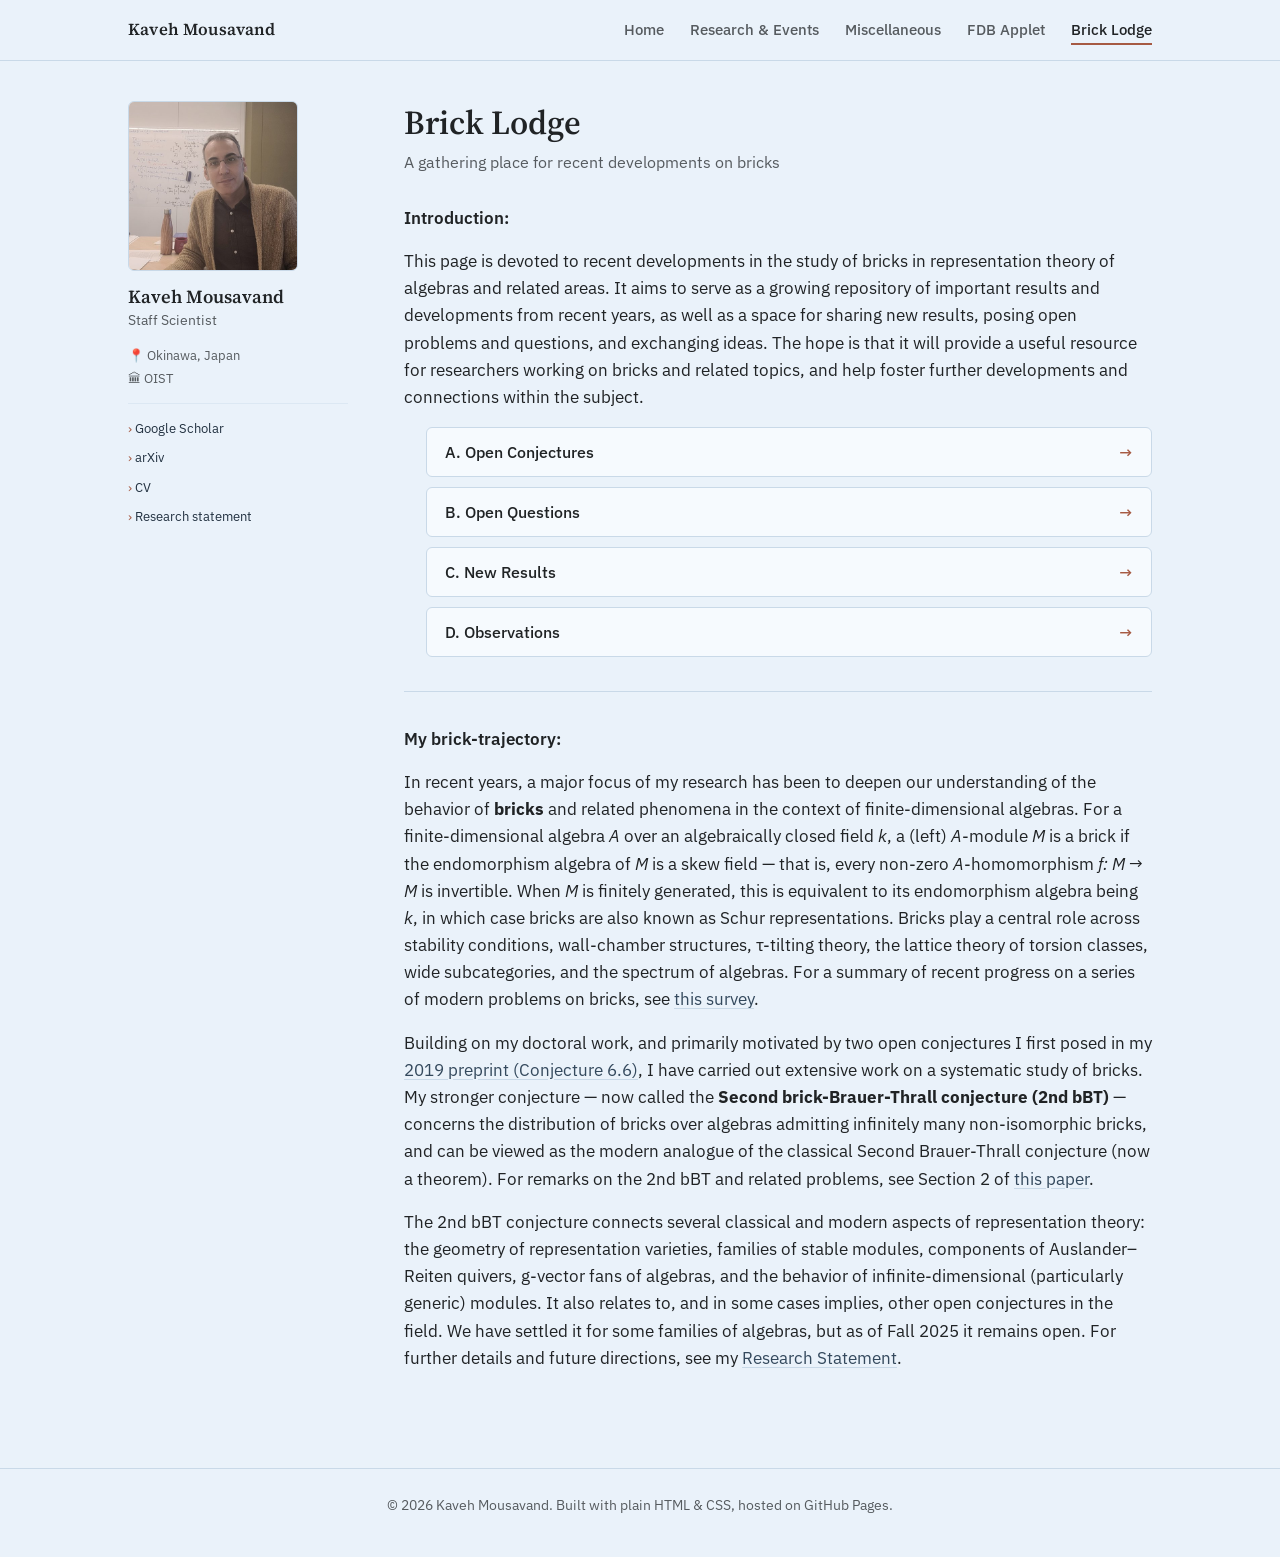
==== brick-lodge.html @ 04be0f39 "Add files via upload" ====
<!DOCTYPE html>
<html lang="en">
<head>
<meta charset="UTF-8">
<meta name="viewport" content="width=device-width, initial-scale=1.0">
<title>Brick Lodge — Kaveh Mousavand</title>
<link rel="icon" href="data:,">
<link rel="stylesheet" href="css/style.css">
</head>
<body>

<nav class="topnav">
  <div class="topnav-inner" id="topnav-inner">
    <a class="brand" href="index.html">Kaveh Mousavand</a>
    <button class="nav-toggle" id="nav-toggle" aria-label="Toggle navigation">Menu</button>
    <ul class="navlinks">
      <li><a href="index.html">Home</a></li>
      <li><a href="research.html">Research &amp; Events</a></li>
      <li><a href="misc.html">Miscellaneous</a></li>
      <li><a href="fdb-applet.html">FDB Applet</a></li>
      <li><a href="brick-lodge.html" class="active">Brick Lodge</a></li>
    </ul>
  </div>
</nav>

<div class="shell">
  <aside class="sidebar">
    <img class="avatar" src="assets/images/profile.jpg" alt="Kaveh Mousavand">
    <h2>Kaveh Mousavand</h2>
    <p class="role">Staff Scientist</p>
    <p class="loc">Okinawa, Japan</p>
    <p class="org">OIST</p>
    <ul class="sidebar-links">
      <li><a href="https://scholar.google.com/citations?user=8kGHQqMAAAAJ&hl=en" target="_blank" rel="noopener noreferrer">Google Scholar</a></li>
      <li><a href="https://arxiv.org/a/mousavand_k_1" target="_blank" rel="noopener noreferrer">arXiv</a></li>
      <li><a href="assets/docs/cv.pdf" target="_blank" rel="noopener noreferrer">CV</a></li>
      <li><a href="assets/docs/research-statement.pdf" target="_blank" rel="noopener noreferrer">Research statement</a></li>
    </ul>
  </aside>

  <main class="content">
    <h1>Brick Lodge</h1>
    <p class="subtitle">A gathering place for recent developments on bricks</p>

    <p class="section-label">Introduction:</p>
    <p>This page is devoted to recent developments in the study of bricks in representation theory of algebras and related areas. It aims to serve as a growing repository of important results and developments from recent years, as well as a space for sharing new results, posing open problems and questions, and exchanging ideas. The hope is that it will provide a useful resource for researchers working on bricks and related topics, and help foster further developments and connections within the subject.</p>

    <ul class="brick-list">
      <li><button type="button" class="brick-item" data-modal="conjectures">A. Open Conjectures</button></li>
      <li><button type="button" class="brick-item" data-modal="questions">B. Open Questions</button></li>
      <li><button type="button" class="brick-item" data-modal="results">C. New Results</button></li>
      <li><button type="button" class="brick-item" data-modal="observations">D. Observations</button></li>
    </ul>

    <hr class="divider">

    <p class="section-label">My brick-trajectory:</p>

    <p>In recent years, a major focus of my research has been to deepen our understanding of the behavior of <strong>bricks</strong> and related phenomena in the context of finite-dimensional algebras. For a finite-dimensional algebra <em>A</em> over an algebraically closed field <em>k</em>, a (left) <em>A</em>-module <em>M</em> is a brick if the endomorphism algebra of <em>M</em> is a skew field — that is, every non-zero <em>A</em>-homomorphism <em>f: M → M</em> is invertible. When <em>M</em> is finitely generated, this is equivalent to its endomorphism algebra being <em>k</em>, in which case bricks are also known as Schur representations. Bricks play a central role across stability conditions, wall-chamber structures, τ-tilting theory, the lattice theory of torsion classes, wide subcategories, and the spectrum of algebras. For a summary of recent progress on a series of modern problems on bricks, see <a href="https://arxiv.org/abs/2508.11789" target="_blank" rel="noopener noreferrer">this survey</a>.</p>

    <p>Building on my doctoral work, and primarily motivated by two open conjectures I first posed in my <a href="https://arxiv.org/abs/1910.02251" target="_blank" rel="noopener noreferrer">2019 preprint (Conjecture 6.6)</a>, I have carried out extensive work on a systematic study of bricks. My stronger conjecture — now called the <strong>Second brick-Brauer-Thrall conjecture (2nd bBT)</strong> — concerns the distribution of bricks over algebras admitting infinitely many non-isomorphic bricks, and can be viewed as the modern analogue of the classical Second Brauer-Thrall conjecture (now a theorem). For remarks on the 2nd bBT and related problems, see Section 2 of <a href="https://www.sciencedirect.com/science/article/abs/pii/S0021869325004995" target="_blank" rel="noopener noreferrer">this paper</a>.</p>

    <p>The 2nd bBT conjecture connects several classical and modern aspects of representation theory: the geometry of representation varieties, families of stable modules, components of Auslander–Reiten quivers, g-vector fans of algebras, and the behavior of infinite-dimensional (particularly generic) modules. It also relates to, and in some cases implies, other open conjectures in the field. We have settled it for some families of algebras, but as of Fall 2025 it remains open. For further details and future directions, see my <a href="assets/docs/research-statement.pdf" target="_blank" rel="noopener noreferrer">Research Statement</a>.</p>
  </main>
</div>

<div class="modal-overlay" id="modal-overlay">
  <div class="modal-box">
    <button type="button" class="modal-close" id="modal-close" aria-label="Close">&times;</button>
    <h3 id="modal-title"></h3>
    <div id="modal-body"></div>
  </div>
</div>

<footer class="site-footer">
  © 2026 Kaveh Mousavand. Built with plain HTML &amp; CSS, hosted on GitHub Pages.
</footer>

<script>
document.getElementById('nav-toggle').addEventListener('click', function() {
  document.getElementById('topnav-inner').classList.toggle('open');
});

// Brick Lodge popups. To add content later, just edit the "body" string
// for the relevant key below — no other changes needed.
const brickLodgeContent = {
  conjectures: {
    title: "A. Open Conjectures",
    body: "<p>Content coming soon.</p>"
  },
  questions: {
    title: "B. Open Questions",
    body: "<p>Content coming soon.</p>"
  },
  results: {
    title: "C. New Results",
    body: "<p>Content coming soon.</p>"
  },
  observations: {
    title: "D. Observations",
    body: "<p>Content coming soon.</p>"
  }
};

const modalOverlay = document.getElementById('modal-overlay');
const modalTitle = document.getElementById('modal-title');
const modalBody = document.getElementById('modal-body');

document.querySelectorAll('.brick-item').forEach(function(btn) {
  btn.addEventListener('click', function() {
    const key = btn.getAttribute('data-modal');
    const entry = brickLodgeContent[key];
    if (!entry) return;
    modalTitle.textContent = entry.title;
    modalBody.innerHTML = entry.body;
    modalOverlay.classList.add('open');
  });
});

function closeBrickModal() {
  modalOverlay.classList.remove('open');
}
document.getElementById('modal-close').addEventListener('click', closeBrickModal);
modalOverlay.addEventListener('click', function(e) {
  if (e.target === modalOverlay) closeBrickModal();
});
document.addEventListener('keydown', function(e) {
  if (e.key === 'Escape') closeBrickModal();
});
</script>
</body>
</html>
---- css/style.css ----
/* ------------------------------------------------------------------
   Kaveh Mousavand — academic site
   Palette:  paper (light blue) #EAF2FA | ink #202325 | slate #34495D | brick #A65A43
   Type:     "Source Serif 4" (display) + "IBM Plex Sans" (body/UI)
   ------------------------------------------------------------------ */

@import url('https://fonts.googleapis.com/css2?family=Source+Serif+4:opsz,wght@8..60,400;8..60,500;8..60,600;8..60,700&family=IBM+Plex+Sans:wght@400;500;600&family=IBM+Plex+Mono:wght@400;500&display=swap');

:root {
  --paper: #EAF2FA;
  --paper-raised: #F6FAFE;
  --ink: #202325;
  --ink-soft: #565B5F;
  --slate: #34495D;
  --slate-deep: #223140;
  --brick: #A65A43;
  --rule: #C9D9E8;
  --rule-soft: #DCE8F3;
  --max-w: 760px;
}

* { box-sizing: border-box; }

html { scroll-behavior: smooth; }

body {
  margin: 0;
  background: var(--paper);
  color: var(--ink);
  font-family: "IBM Plex Sans", -apple-system, BlinkMacSystemFont, sans-serif;
  font-size: 17px;
  line-height: 1.6;
  -webkit-font-smoothing: antialiased;
}

/* Clean, non-stretched text wrapping: balance headings, avoid ragged/orphan
   line breaks in body copy, and never justify (justify is what stretches
   text unnecessarily). */
p, li, .lede, .quote-block, .coauthors, .ev-meta, blockquote {
  text-wrap: pretty;
  text-align: left;
  overflow-wrap: break-word;
  hyphens: auto;
}
h1, h2, h3, h4, .subtitle, .ev-title {
  text-wrap: balance;
}

a {
  color: var(--slate);
  text-decoration-color: var(--rule);
  text-underline-offset: 3px;
}
a:hover { color: var(--brick); text-decoration-color: var(--brick); }

h1, h2, h3, h4 {
  font-family: "Source Serif 4", Georgia, serif;
  font-weight: 600;
  color: var(--ink);
  line-height: 1.25;
}

/* ---------- Top nav ---------- */
.topnav {
  border-bottom: 1px solid var(--rule);
  background: var(--paper);
  position: sticky;
  top: 0;
  z-index: 20;
}
.topnav-inner {
  max-width: 1080px;
  margin: 0 auto;
  padding: 0 28px;
  display: flex;
  align-items: center;
  justify-content: space-between;
  height: 60px;
}
.brand {
  font-family: "Source Serif 4", serif;
  font-weight: 600;
  font-size: 1.05rem;
  color: var(--ink);
  text-decoration: none;
  letter-spacing: 0.01em;
}
.brand:hover { color: var(--slate); }
.navlinks {
  display: flex;
  gap: 26px;
  list-style: none;
  margin: 0;
  padding: 0;
}
.navlinks a {
  color: var(--ink-soft);
  text-decoration: none;
  font-size: 0.94rem;
  font-weight: 500;
  padding: 4px 0;
  border-bottom: 2px solid transparent;
}
.navlinks a:hover,
.navlinks a.active {
  color: var(--ink);
  border-bottom-color: var(--brick);
}
.nav-toggle { display: none; }

/* ---------- Page shell: sidebar + content ---------- */
.shell {
  max-width: 1080px;
  margin: 0 auto;
  padding: 40px 28px 80px;
  display: grid;
  grid-template-columns: 220px 1fr;
  gap: 56px;
  align-items: start;
}

/* ---------- Sidebar (Enomoto-style: small photo top-left, stacked meta/links) ---------- */
.sidebar {
  position: sticky;
  top: 84px;
  text-align: left;
}
.sidebar img.avatar {
  width: 25vw;
  max-width: 170px;
  min-width: 64px;
  aspect-ratio: 1 / 1;
  object-fit: cover;
  border-radius: 6px;
  border: 1px solid var(--rule);
  display: block;
  margin: 0 0 14px;
}
.sidebar h2 {
  font-size: 1.15rem;
  margin: 0 0 3px;
}
.sidebar .role {
  font-size: 0.88rem;
  color: var(--ink-soft);
  margin: 0 0 14px;
  line-height: 1.4;
}
.sidebar .loc {
  font-size: 0.82rem;
  color: var(--ink-soft);
  margin: 0 0 2px;
}
.sidebar .loc::before { content: "📍 "; }
.sidebar .org {
  font-size: 0.82rem;
  color: var(--ink-soft);
  margin: 0 0 14px;
}
.sidebar .org::before { content: "🏛 "; }

.sidebar-links {
  list-style: none;
  margin: 0 0 20px;
  padding: 14px 0 0;
  border-top: 1px solid var(--rule-soft);
}
.sidebar-links li { margin-bottom: 8px; font-size: 0.84rem; }
.sidebar-links a {
  text-decoration: none;
  color: var(--slate-deep);
}
.sidebar-links a:hover { color: var(--brick); }
.sidebar-links a::before {
  content: "› ";
  color: var(--brick);
}

/* ---------- Content ---------- */
.content { max-width: var(--max-w); }
.content h1 {
  font-size: 2.1rem;
  margin: 0 0 6px;
}
.content .subtitle {
  color: var(--ink-soft);
  font-size: 1.02rem;
  margin: 0 0 30px;
}
.content h2 {
  font-size: 1.32rem;
  margin: 40px 0 14px;
  padding-bottom: 8px;
  border-bottom: 1px solid var(--rule);
}
.content h3 {
  font-size: 1.08rem;
  margin: 26px 0 10px;
}
.content p { margin: 0 0 16px; }
.content ul, .content ol { margin: 0 0 18px; padding-left: 22px; }
.content li { margin-bottom: 6px; }

.lede {
  font-family: "Source Serif 4", serif;
  font-size: 1.12rem;
  line-height: 1.7;
  color: var(--ink);
}

.pub-list { list-style: none; padding: 0; margin: 0 0 20px; counter-reset: pub; }
.pub-list li {
  counter-increment: pub;
  padding: 12px 0 12px 40px;
  border-bottom: 1px solid var(--rule-soft);
  position: relative;
  font-size: 0.97rem;
}
.pub-list li::before {
  content: counter(pub) ".";
  position: absolute;
  left: 0;
  top: 12px;
  color: var(--brick);
  font-family: "IBM Plex Mono", monospace;
  font-size: 0.85rem;
}
.pub-list .coauthors { color: var(--ink-soft); font-size: 0.9rem; }

.event-list { list-style: none; padding: 0; margin: 0 0 10px; }
.event-list li {
  padding: 12px 0;
  border-bottom: 1px solid var(--rule-soft);
}
.event-list .ev-title { font-weight: 500; color: var(--ink); }
.event-list .ev-meta { color: var(--ink-soft); font-size: 0.9rem; display: block; margin-top: 2px; }

.quote-block {
  border-left: 3px solid var(--brick);
  padding: 4px 0 4px 20px;
  margin: 22px 0;
  font-family: "Source Serif 4", serif;
  font-style: italic;
  color: var(--ink-soft);
  font-size: 1.02rem;
  line-height: 1.7;
}

.section-label {
  font-weight: 600;
  font-size: 1.05rem;
  color: var(--ink);
  margin: 0 0 10px;
}

.divider {
  border: none;
  border-top: 1px solid var(--rule);
  margin: 34px 0;
}

/* ---------- Brick Lodge: clickable topic list + popups ---------- */
.brick-list {
  list-style: none;
  margin: 0 0 20px;
  padding: 0;
}
.brick-list li { margin-bottom: 10px; }
.brick-item {
  display: flex;
  align-items: center;
  justify-content: space-between;
  width: 100%;
  text-align: left;
  background: var(--paper-raised);
  border: 1px solid var(--rule);
  border-radius: 6px;
  padding: 14px 18px;
  font-family: "IBM Plex Sans", sans-serif;
  font-size: 0.98rem;
  font-weight: 500;
  color: var(--ink);
  cursor: pointer;
  transition: border-color 0.15s ease, background 0.15s ease;
}
.brick-item:hover {
  border-color: var(--brick);
  background: var(--rule-soft);
}
.brick-item::after {
  content: "→";
  color: var(--brick);
  font-size: 1rem;
  margin-left: 12px;
}

.modal-overlay {
  display: none;
  position: fixed;
  inset: 0;
  background: rgba(20, 30, 40, 0.45);
  z-index: 100;
  align-items: center;
  justify-content: center;
  padding: 20px;
}
.modal-overlay.open {
  display: flex;
}
.modal-box {
  background: var(--paper-raised);
  border-radius: 8px;
  max-width: 560px;
  width: 100%;
  max-height: 80vh;
  overflow-y: auto;
  padding: 28px 30px;
  position: relative;
  box-shadow: 0 12px 40px rgba(20, 30, 40, 0.25);
}
.modal-close {
  position: absolute;
  top: 14px;
  right: 16px;
  background: none;
  border: none;
  font-size: 1.4rem;
  line-height: 1;
  color: var(--ink-soft);
  cursor: pointer;
  padding: 4px;
}
.modal-close:hover { color: var(--brick); }
.modal-box h3 {
  font-size: 1.2rem;
  margin: 0 0 14px;
  padding-right: 24px;
}
.modal-box p:last-child { margin-bottom: 0; }

.card {
  background: var(--paper-raised);
  border: 1px solid var(--rule);
  border-radius: 6px;
  padding: 22px 24px;
  margin: 24px 0;
}

.link-grid { list-style: none; padding: 0; margin: 0 0 20px; }
.link-grid li { margin-bottom: 8px; }

.btn {
  display: inline-block;
  padding: 9px 18px;
  border: 1px solid var(--slate);
  border-radius: 4px;
  color: var(--slate-deep);
  text-decoration: none;
  font-size: 0.92rem;
  font-weight: 500;
  margin: 4px 10px 4px 0;
}
.btn:hover { background: var(--slate); color: #fff; }

pre, code {
  font-family: "IBM Plex Mono", monospace;
  font-size: 0.88rem;
}
pre {
  background: var(--slate-deep);
  color: #E7ECF1;
  padding: 16px 18px;
  border-radius: 6px;
  overflow-x: auto;
  margin: 0 0 18px;
}
code.inline {
  background: var(--rule-soft);
  padding: 1px 6px;
  border-radius: 3px;
}

.figure {
  margin: 24px 0;
  text-align: center;
}
.figure img {
  max-width: 100%;
  border: 1px solid var(--rule);
  border-radius: 4px;
}
.figure figcaption {
  font-size: 0.85rem;
  color: var(--ink-soft);
  margin-top: 8px;
}

footer.site-footer {
  border-top: 1px solid var(--rule);
  text-align: center;
  padding: 26px 20px 40px;
  color: var(--ink-soft);
  font-size: 0.85rem;
}

/* ---------- Responsive ---------- */
@media (max-width: 820px) {
  .shell { grid-template-columns: 1fr; }
  .sidebar { position: static; }
  .sidebar img.avatar { width: 25vw; max-width: 110px; min-width: 64px; margin-bottom: 12px; }
  .sidebar-links { margin-top: 6px; }
  .navlinks { display: none; }
  .nav-toggle {
    display: inline-block;
    background: none;
    border: 1px solid var(--rule);
    border-radius: 4px;
    padding: 6px 10px;
    font-size: 0.85rem;
    color: var(--ink);
    cursor: pointer;
  }
  .topnav-inner.open .navlinks {
    display: flex;
    flex-direction: column;
    position: absolute;
    top: 60px;
    left: 0;
    right: 0;
    background: var(--paper);
    border-bottom: 1px solid var(--rule);
    padding: 16px 28px;
    gap: 14px;
  }
}
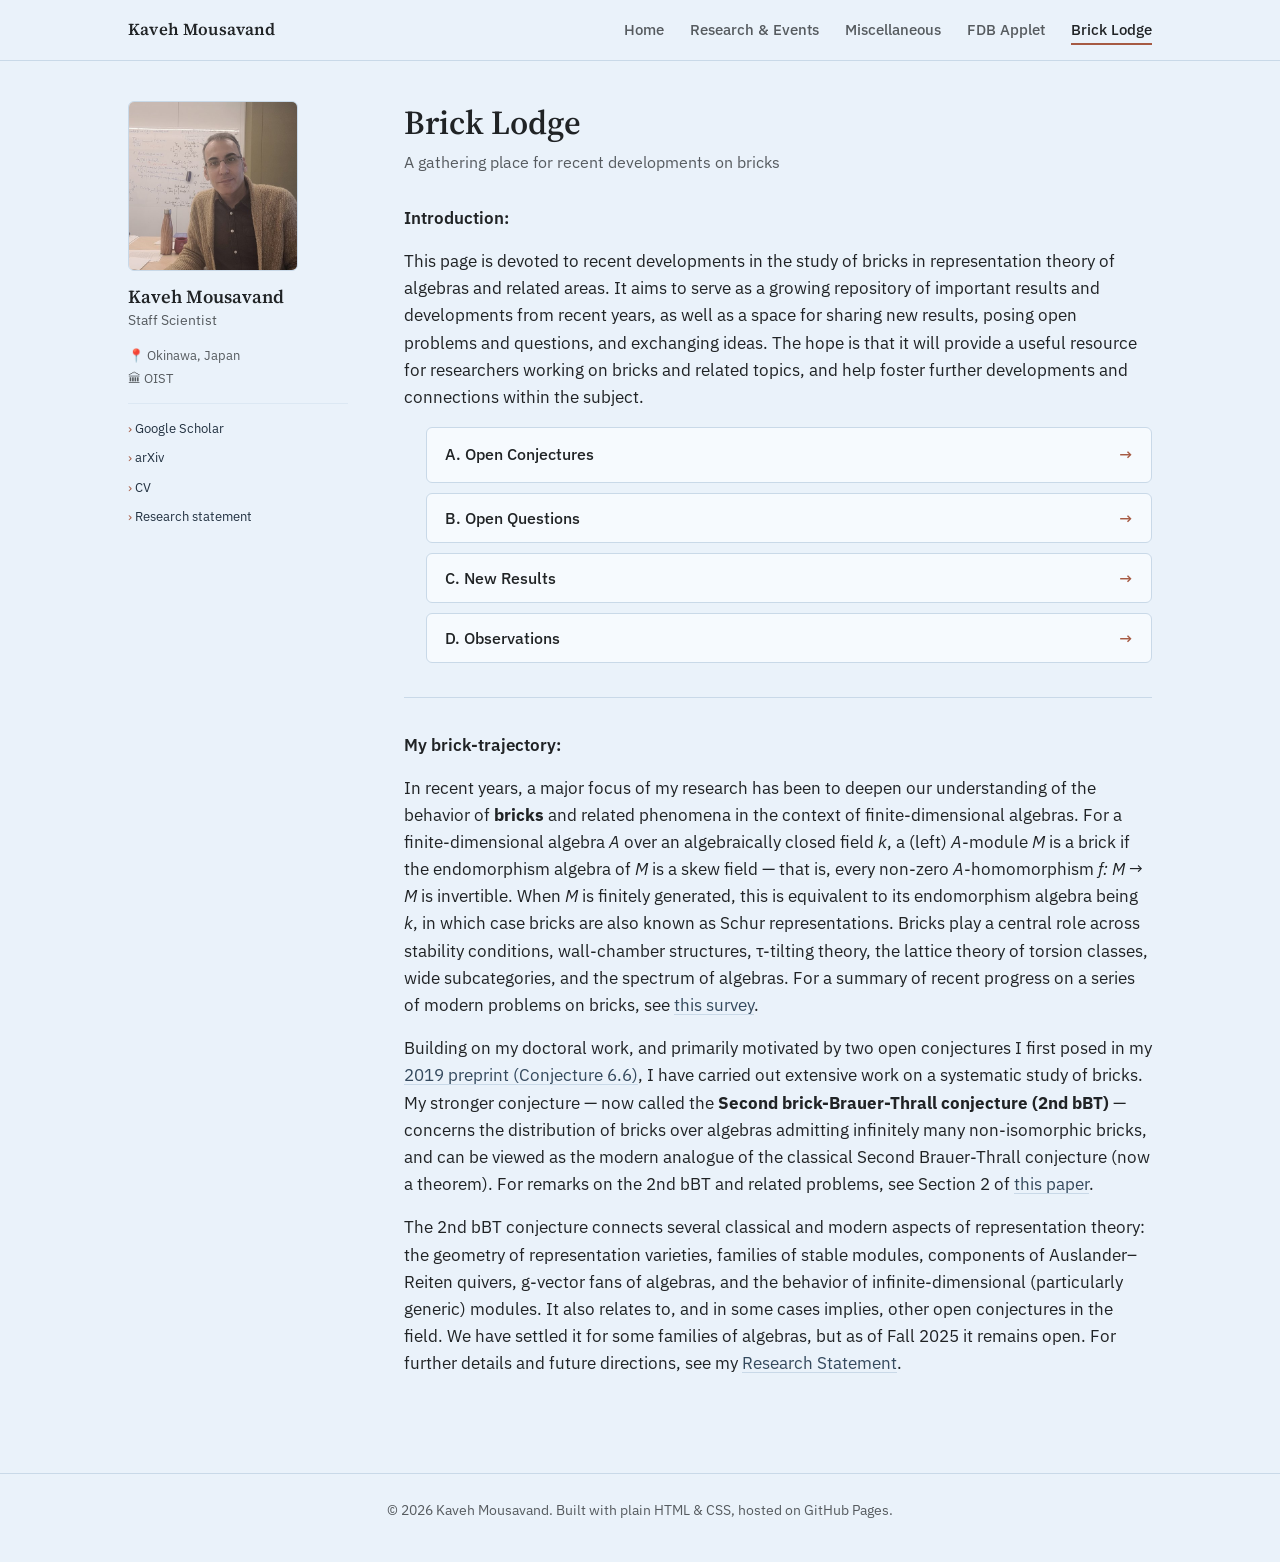
==== commit af000dc7: "Add files via upload" ====
--- a/brick-lodge.html
+++ b/brick-lodge.html
@@ -46,7 +46,7 @@
     <p>This page is devoted to recent developments in the study of bricks in representation theory of algebras and related areas. It aims to serve as a growing repository of important results and developments from recent years, as well as a space for sharing new results, posing open problems and questions, and exchanging ideas. The hope is that it will provide a useful resource for researchers working on bricks and related topics, and help foster further developments and connections within the subject.</p>
 
     <ul class="brick-list">
-      <li><button type="button" class="brick-item" data-modal="conjectures">A. Open Conjectures</button></li>
+      <li><a class="brick-item" href="open-conjectures.html" target="_blank" rel="noopener noreferrer">A. Open Conjectures</a></li>
       <li><button type="button" class="brick-item" data-modal="questions">B. Open Questions</button></li>
       <li><button type="button" class="brick-item" data-modal="results">C. New Results</button></li>
       <li><button type="button" class="brick-item" data-modal="observations">D. Observations</button></li>
@@ -65,7 +65,7 @@
 </div>
 
 <div class="modal-overlay" id="modal-overlay">
-  <div class="modal-box">
+  <div class="modal-box" id="modal-box">
     <button type="button" class="modal-close" id="modal-close" aria-label="Close">&times;</button>
     <h3 id="modal-title"></h3>
     <div id="modal-body"></div>
@@ -81,13 +81,10 @@
   document.getElementById('topnav-inner').classList.toggle('open');
 });
 
-// Brick Lodge popups. To add content later, just edit the "body" string
-// for the relevant key below — no other changes needed.
+// Brick Lodge popups for B/C/D. "A. Open Conjectures" is now its own page
+// (open-conjectures.html). To add content later, just edit the "body"
+// string for the relevant key below.
 const brickLodgeContent = {
-  conjectures: {
-    title: "A. Open Conjectures",
-    body: "<p>Content coming soon.</p>"
-  },
   questions: {
     title: "B. Open Questions",
     body: "<p>Content coming soon.</p>"
@@ -106,7 +103,7 @@
 const modalTitle = document.getElementById('modal-title');
 const modalBody = document.getElementById('modal-body');
 
-document.querySelectorAll('.brick-item').forEach(function(btn) {
+document.querySelectorAll('.brick-item[data-modal]').forEach(function(btn) {
   btn.addEventListener('click', function() {
     const key = btn.getAttribute('data-modal');
     const entry = brickLodgeContent[key];
--- a/css/style.css
+++ b/css/style.css
@@ -272,6 +272,7 @@
   justify-content: space-between;
   width: 100%;
   text-align: left;
+  text-decoration: none;
   background: var(--paper-raised);
   border: 1px solid var(--rule);
   border-radius: 6px;
@@ -337,6 +338,116 @@
   padding-right: 24px;
 }
 .modal-box p:last-child { margin-bottom: 0; }
+.modal-box.wide {
+  max-width: 820px;
+}
+
+.conjectures-intro {
+  font-size: 0.96rem;
+  color: var(--ink-soft);
+  margin: 0 0 28px;
+  max-width: var(--max-w);
+}
+
+.conjecture-card {
+  background: var(--paper-raised);
+  border: 1px solid var(--rule);
+  border-radius: 8px;
+  padding: 22px 26px;
+  margin: 0 0 22px;
+}
+.conjecture-card h3 {
+  font-size: 1.1rem;
+  margin: 0 0 8px;
+}
+.conjecture-meta {
+  font-size: 0.85rem;
+  color: var(--ink-soft);
+  margin: 0 0 12px;
+}
+.conjecture-meta a { white-space: nowrap; }
+.conjecture-setting {
+  font-size: 0.94rem;
+  margin: 0 0 10px;
+}
+.conjecture-statement {
+  background: var(--rule-soft);
+  border-left: 3px solid var(--slate);
+  padding: 12px 16px;
+  margin: 0 0 14px;
+  font-size: 0.96rem;
+  font-weight: 700;
+  color: var(--ink);
+}
+
+.info-toggle {
+  display: inline-flex;
+  align-items: center;
+  gap: 6px;
+  background: none;
+  border: 1px solid var(--slate);
+  border-radius: 4px;
+  color: var(--slate-deep);
+  font-size: 0.85rem;
+  font-weight: 500;
+  padding: 6px 13px;
+  cursor: pointer;
+  font-family: "IBM Plex Sans", sans-serif;
+}
+.info-toggle:hover { background: var(--slate); color: #fff; }
+.info-toggle .chev { transition: transform 0.15s ease; font-size: 0.75rem; }
+.info-toggle[aria-expanded="true"] .chev { transform: rotate(180deg); }
+
+.info-panel {
+  margin-top: 16px;
+  padding-top: 16px;
+  border-top: 1px solid var(--rule);
+  font-size: 0.94rem;
+}
+.info-panel[hidden] { display: none; }
+.info-panel p { margin: 0 0 12px; }
+.info-panel p:last-of-type { margin-bottom: 12px; }
+
+.topic-list {
+  list-style: none;
+  padding: 0;
+  margin: 0;
+  display: flex;
+  flex-wrap: wrap;
+  gap: 8px;
+}
+.topic-list li a {
+  display: inline-block;
+  background: var(--rule-soft);
+  border: 1px solid var(--rule);
+  border-radius: 14px;
+  padding: 5px 13px;
+  font-size: 0.84rem;
+  text-decoration: none;
+  color: var(--slate-deep);
+}
+.topic-list li a:hover {
+  background: var(--brick);
+  border-color: var(--brick);
+  color: #fff;
+}
+.topics-label {
+  font-size: 0.85rem;
+  font-weight: 600;
+  color: var(--ink-soft);
+  margin: 0 0 8px;
+  text-transform: uppercase;
+  letter-spacing: 0.04em;
+}
+
+.back-link {
+  display: inline-block;
+  margin-bottom: 22px;
+  font-size: 0.92rem;
+  text-decoration: none;
+  color: var(--ink-soft);
+}
+.back-link:hover { color: var(--brick); }
 
 .card {
   background: var(--paper-raised);
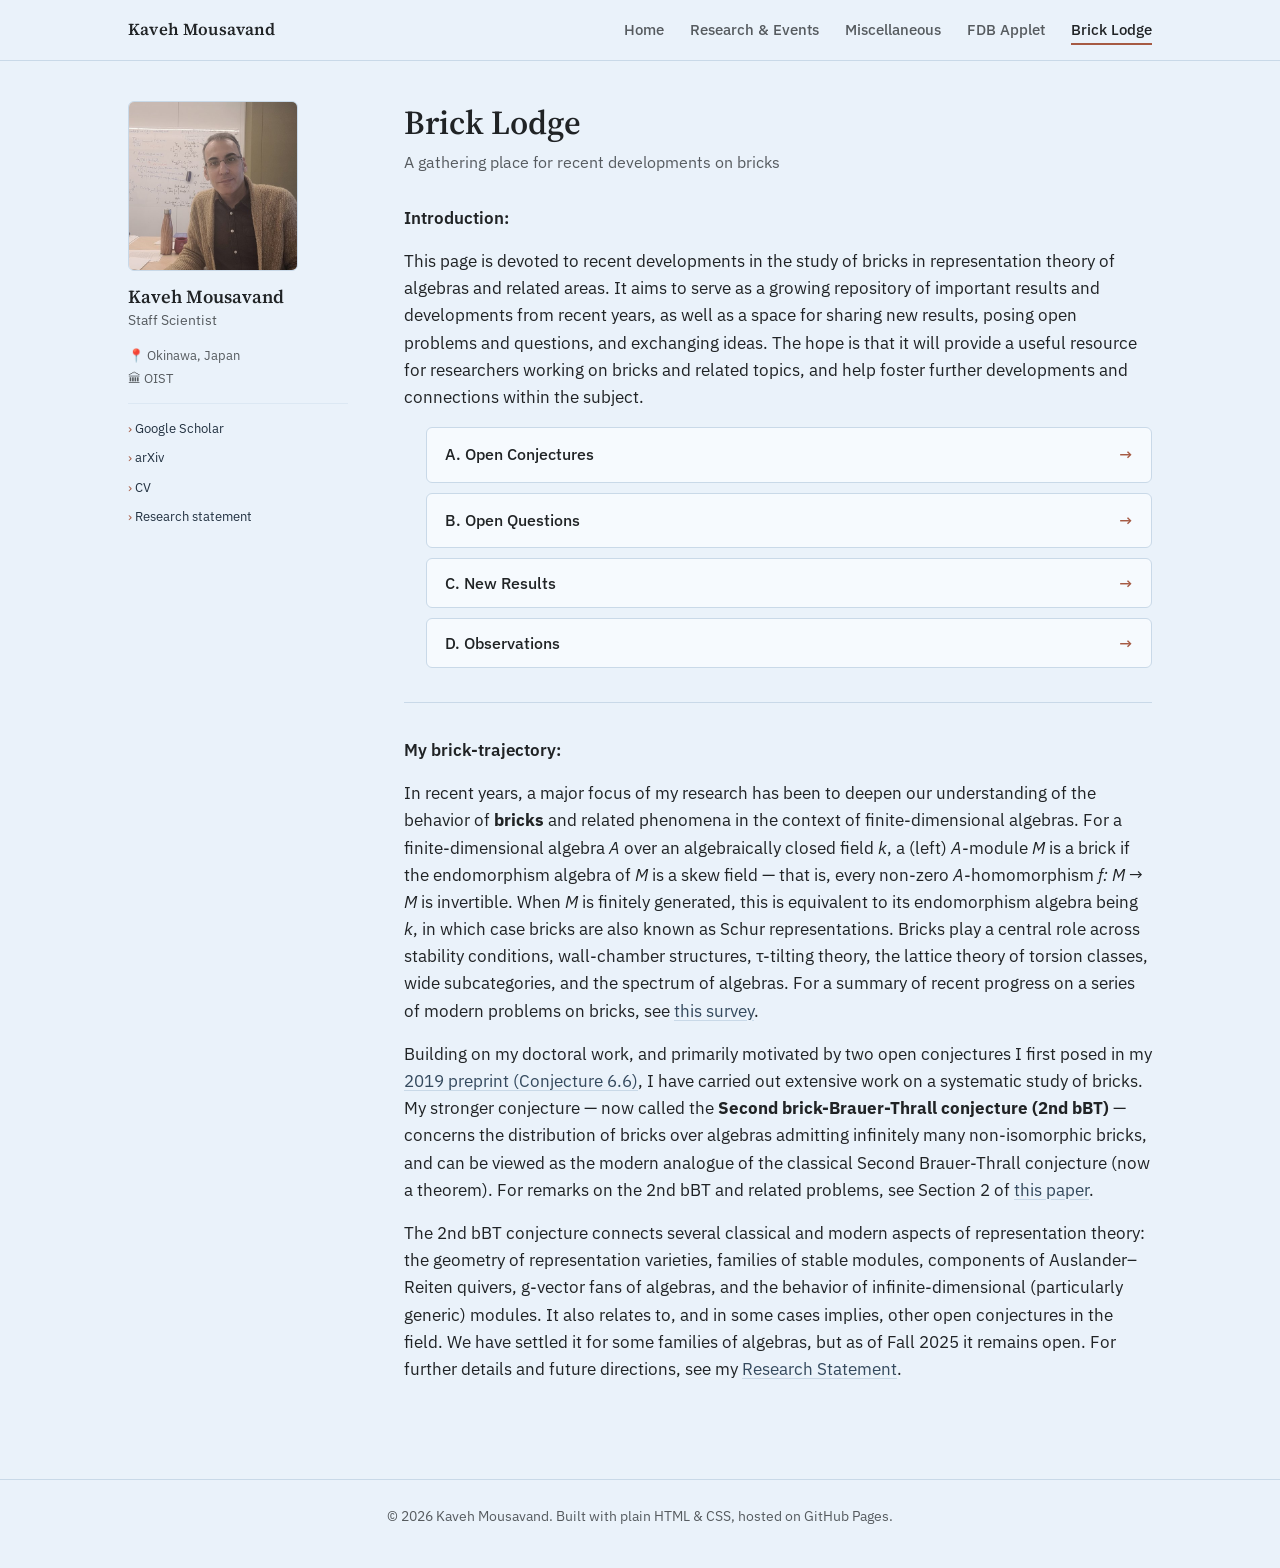
==== commit f10a52c8: "Add files via upload" ====
--- a/brick-lodge.html
+++ b/brick-lodge.html
@@ -47,7 +47,7 @@
 
     <ul class="brick-list">
       <li><a class="brick-item" href="open-conjectures.html" target="_blank" rel="noopener noreferrer">A. Open Conjectures</a></li>
-      <li><button type="button" class="brick-item" data-modal="questions">B. Open Questions</button></li>
+      <li><a class="brick-item" href="open-questions.html" target="_blank" rel="noopener noreferrer">B. Open Questions</a></li>
       <li><button type="button" class="brick-item" data-modal="results">C. New Results</button></li>
       <li><button type="button" class="brick-item" data-modal="observations">D. Observations</button></li>
     </ul>
@@ -81,14 +81,10 @@
   document.getElementById('topnav-inner').classList.toggle('open');
 });
 
-// Brick Lodge popups for B/C/D. "A. Open Conjectures" is now its own page
-// (open-conjectures.html). To add content later, just edit the "body"
-// string for the relevant key below.
+// Brick Lodge popups for C/D. "A. Open Conjectures" and "B. Open Questions"
+// are now their own pages (open-conjectures.html, open-questions.html). To
+// add content later, just edit the "body" string for the relevant key below.
 const brickLodgeContent = {
-  questions: {
-    title: "B. Open Questions",
-    body: "<p>Content coming soon.</p>"
-  },
   results: {
     title: "C. New Results",
     body: "<p>Content coming soon.</p>"
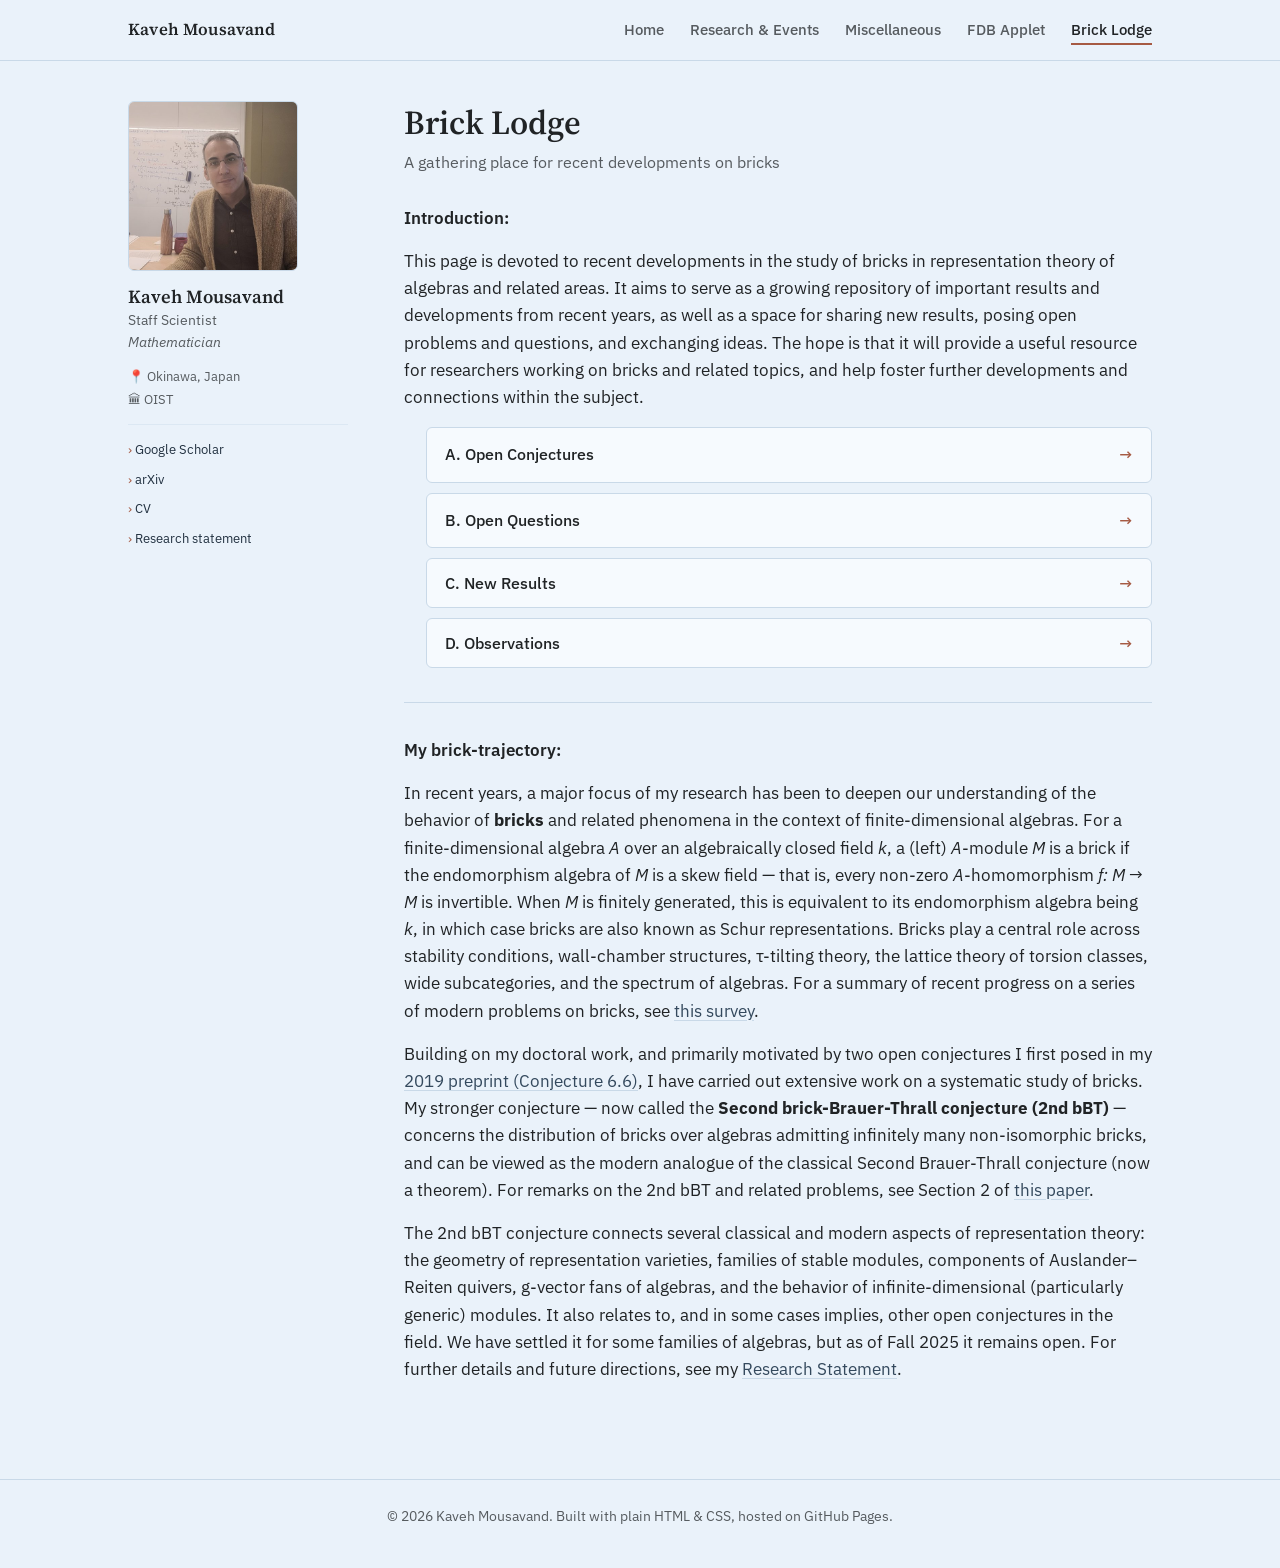
==== commit d9f48636: "Add files via upload" ====
--- a/brick-lodge.html
+++ b/brick-lodge.html
@@ -28,6 +28,7 @@
     <img class="avatar" src="assets/images/profile.jpg" alt="Kaveh Mousavand">
     <h2>Kaveh Mousavand</h2>
     <p class="role">Staff Scientist</p>
+    <p class="field">Mathematician</p>
     <p class="loc">Okinawa, Japan</p>
     <p class="org">OIST</p>
     <ul class="sidebar-links">
--- a/css/style.css
+++ b/css/style.css
@@ -143,8 +143,15 @@
 .sidebar .role {
   font-size: 0.88rem;
   color: var(--ink-soft);
+  margin: 0 0 2px;
+  line-height: 1.4;
+}
+.sidebar .field {
+  font-size: 0.88rem;
+  color: var(--ink-soft);
   margin: 0 0 14px;
   line-height: 1.4;
+  font-style: italic;
 }
 .sidebar .loc {
   font-size: 0.82rem;
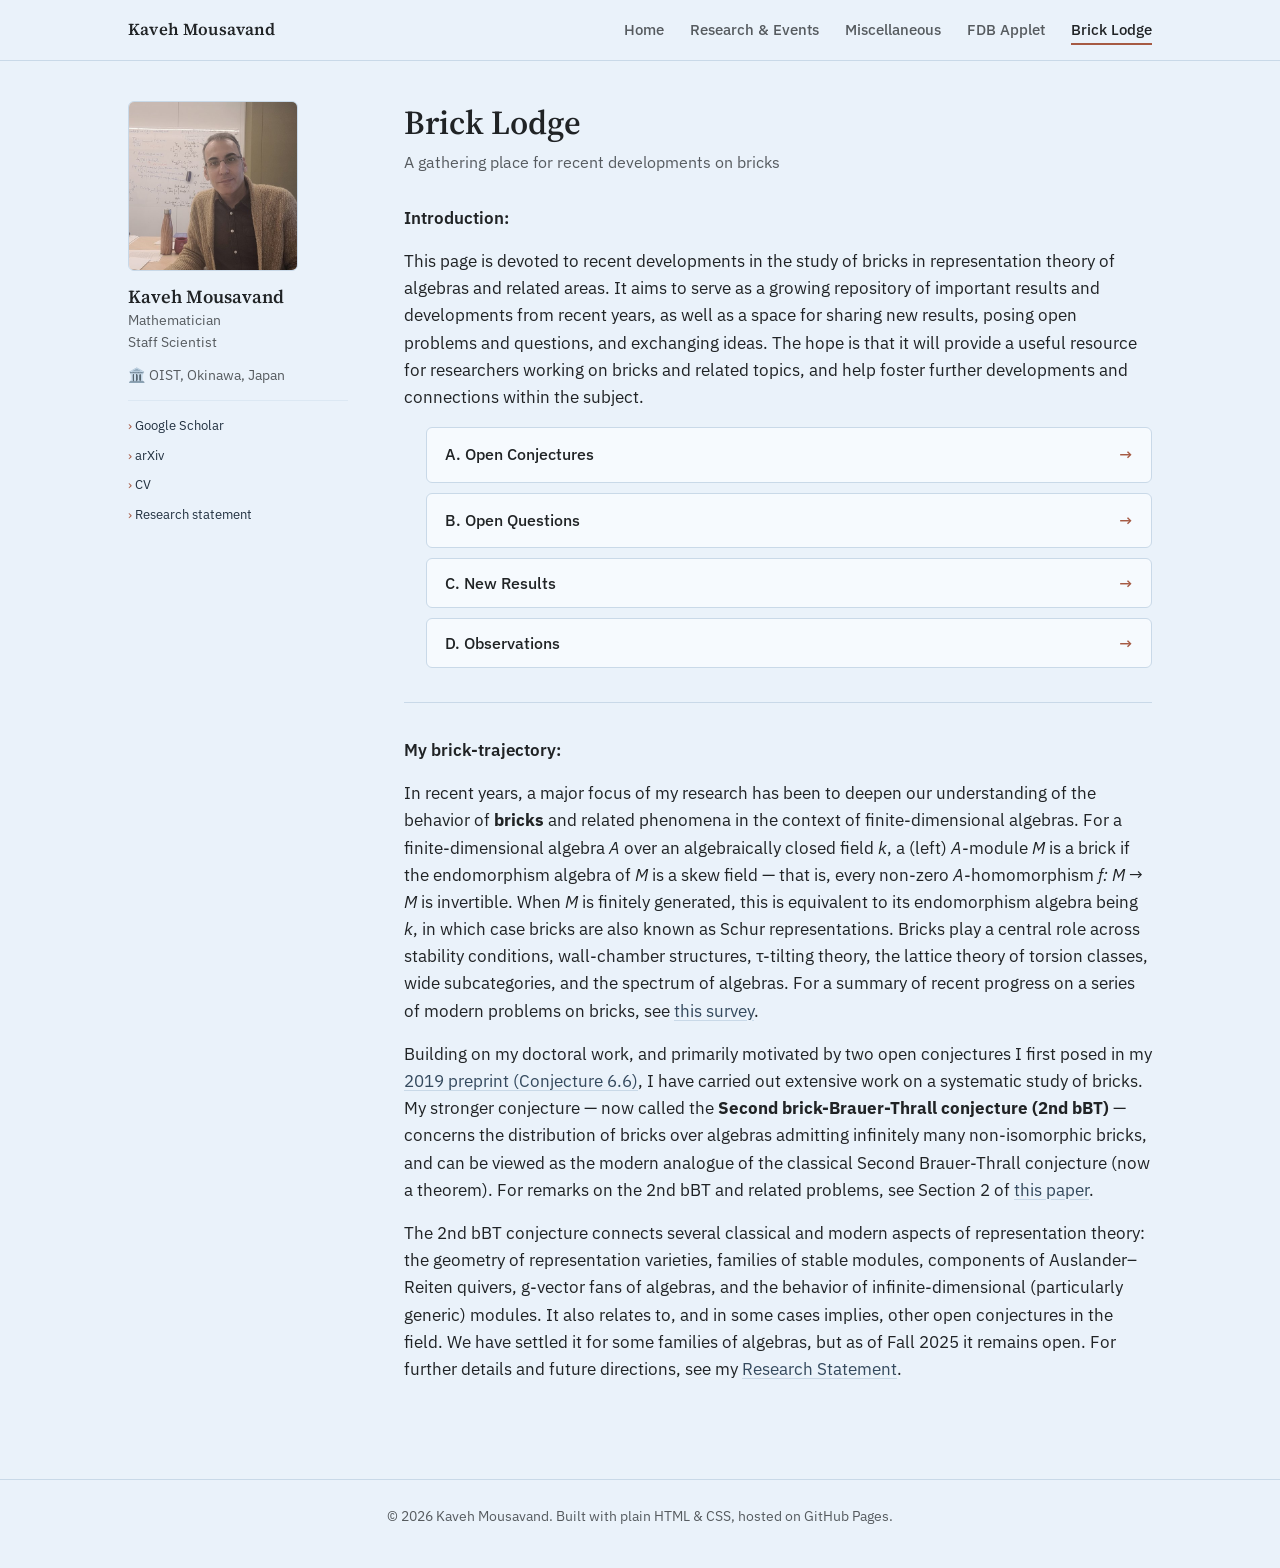
==== commit 9ccd9da2: "Add files via upload" ====
--- a/brick-lodge.html
+++ b/brick-lodge.html
@@ -27,10 +27,9 @@
   <aside class="sidebar">
     <img class="avatar" src="assets/images/profile.jpg" alt="Kaveh Mousavand">
     <h2>Kaveh Mousavand</h2>
+    <p class="field">Mathematician</p>
     <p class="role">Staff Scientist</p>
-    <p class="field">Mathematician</p>
-    <p class="loc">Okinawa, Japan</p>
-    <p class="org">OIST</p>
+    <p class="org"><a href="https://www.oist.jp/" target="_blank" rel="noopener noreferrer">OIST, Okinawa, Japan</a></p>
     <ul class="sidebar-links">
       <li><a href="https://scholar.google.com/citations?user=8kGHQqMAAAAJ&hl=en" target="_blank" rel="noopener noreferrer">Google Scholar</a></li>
       <li><a href="https://arxiv.org/a/mousavand_k_1" target="_blank" rel="noopener noreferrer">arXiv</a></li>
--- a/css/style.css
+++ b/css/style.css
@@ -140,31 +140,35 @@
   font-size: 1.15rem;
   margin: 0 0 3px;
 }
+/* "Mathematician" (above) and "Staff Scientist" (below) share identical
+   typography; only the bottom margin differs so the pair reads as one block. */
+.sidebar .field,
 .sidebar .role {
   font-size: 0.88rem;
-  color: var(--ink-soft);
-  margin: 0 0 2px;
+  font-style: normal;
+  color: var(--ink-soft);
   line-height: 1.4;
 }
-.sidebar .field {
+.sidebar .field { margin: 0 0 2px; }
+.sidebar .role { margin: 0 0 14px; }
+
+/* Single-line affiliation: institute icon + linked "OIST, Okinawa, Japan" */
+.sidebar .org {
   font-size: 0.88rem;
   color: var(--ink-soft);
   margin: 0 0 14px;
   line-height: 1.4;
-  font-style: italic;
-}
-.sidebar .loc {
-  font-size: 0.82rem;
-  color: var(--ink-soft);
-  margin: 0 0 2px;
-}
-.sidebar .loc::before { content: "📍 "; }
-.sidebar .org {
-  font-size: 0.82rem;
-  color: var(--ink-soft);
-  margin: 0 0 14px;
-}
-.sidebar .org::before { content: "🏛 "; }
+}
+.sidebar .org::before { content: "\1F3DB\FE0F  "; }
+.sidebar .org a {
+  color: inherit;
+  text-decoration: none;
+}
+.sidebar .org a:hover {
+  color: var(--brick);
+  text-decoration: underline;
+  text-underline-offset: 3px;
+}
 
 .sidebar-links {
   list-style: none;
@@ -466,6 +470,15 @@
 
 .link-grid { list-style: none; padding: 0; margin: 0 0 20px; }
 .link-grid li { margin-bottom: 8px; }
+
+/* Bulleted list (used for "Other writings") */
+.bullet-list {
+  list-style: disc;
+  padding-left: 22px;
+  margin: 0 0 20px;
+}
+.bullet-list li { margin-bottom: 8px; }
+.bullet-list li::marker { color: var(--brick); }
 
 .btn {
   display: inline-block;
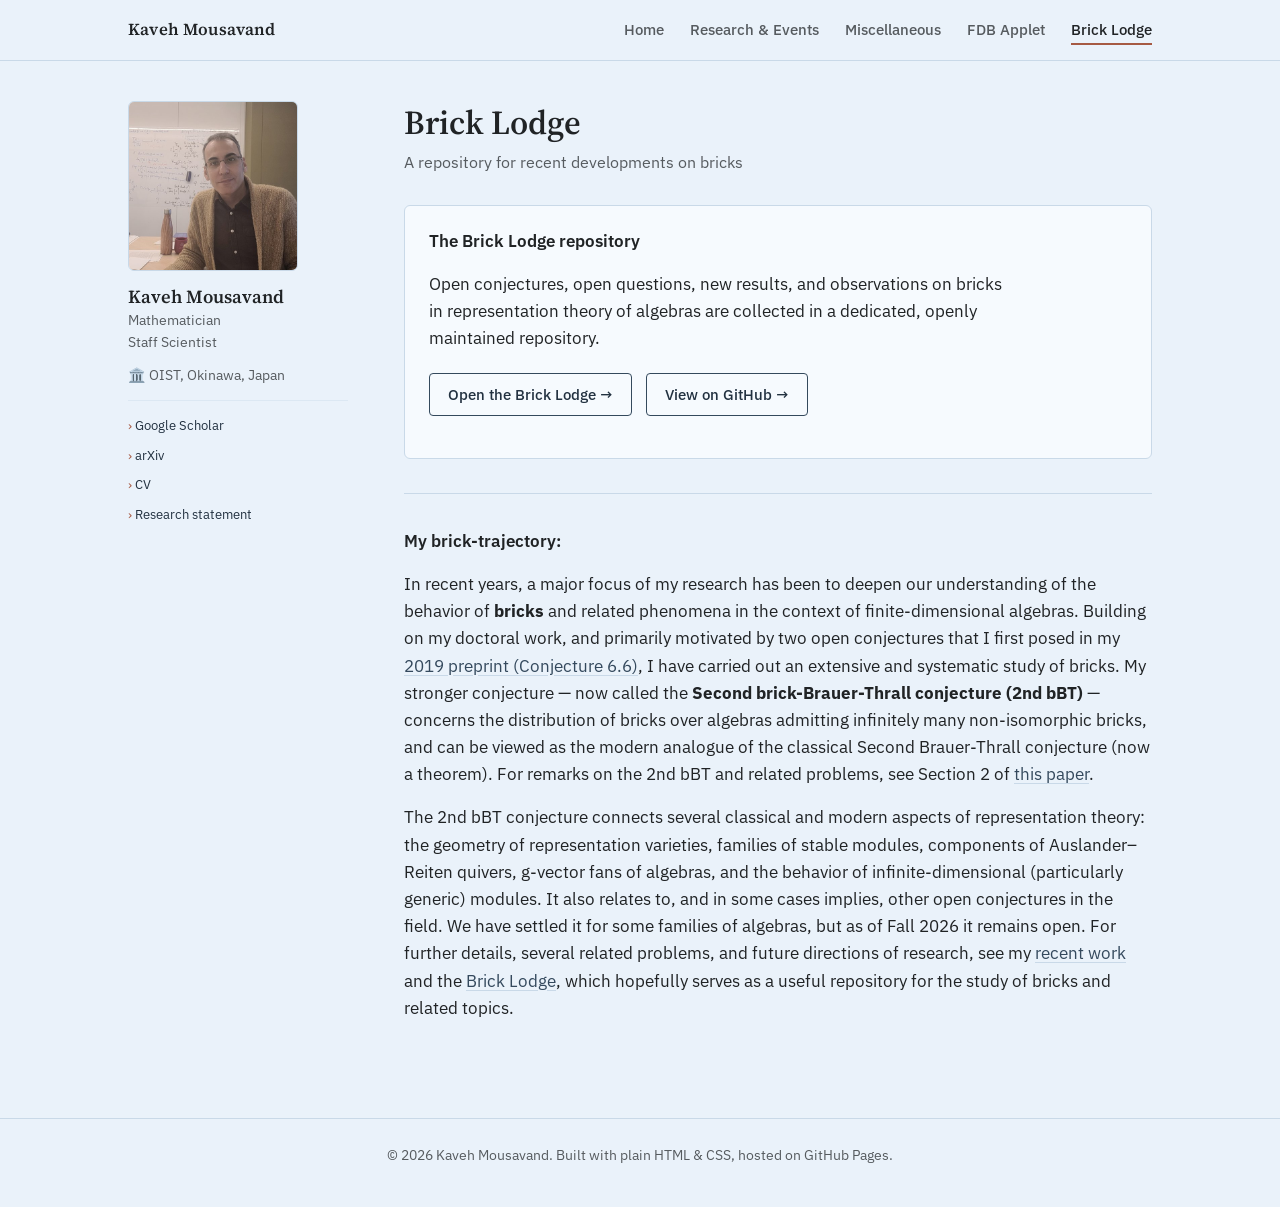
==== commit 54c386b5: "Add files via upload" ====
--- a/brick-lodge.html
+++ b/brick-lodge.html
@@ -40,36 +40,25 @@
 
   <main class="content">
     <h1>Brick Lodge</h1>
-    <p class="subtitle">A gathering place for recent developments on bricks</p>
+    <p class="subtitle">A repository for recent developments on bricks</p>
 
-    <p class="section-label">Introduction:</p>
-    <p>This page is devoted to recent developments in the study of bricks in representation theory of algebras and related areas. It aims to serve as a growing repository of important results and developments from recent years, as well as a space for sharing new results, posing open problems and questions, and exchanging ideas. The hope is that it will provide a useful resource for researchers working on bricks and related topics, and help foster further developments and connections within the subject.</p>
-
-    <ul class="brick-list">
-      <li><a class="brick-item" href="open-conjectures.html" target="_blank" rel="noopener noreferrer">A. Open Conjectures</a></li>
-      <li><a class="brick-item" href="open-questions.html" target="_blank" rel="noopener noreferrer">B. Open Questions</a></li>
-      <li><button type="button" class="brick-item" data-modal="results">C. New Results</button></li>
-      <li><button type="button" class="brick-item" data-modal="observations">D. Observations</button></li>
-    </ul>
+    <div class="card">
+      <p class="section-label">The Brick Lodge repository</p>
+      <p>Open conjectures, open questions, new results, and observations on bricks in representation theory of algebras are collected in a dedicated, openly maintained repository.</p>
+      <p>
+        <a class="btn" href="https://kaveh-mousavand.github.io/brick-lodge/" target="_blank" rel="noopener noreferrer">Open the Brick Lodge &rarr;</a>
+        <a class="btn" href="https://github.com/Kaveh-Mousavand/brick-lodge" target="_blank" rel="noopener noreferrer">View on GitHub &rarr;</a>
+      </p>
+    </div>
 
     <hr class="divider">
 
     <p class="section-label">My brick-trajectory:</p>
 
-    <p>In recent years, a major focus of my research has been to deepen our understanding of the behavior of <strong>bricks</strong> and related phenomena in the context of finite-dimensional algebras. For a finite-dimensional algebra <em>A</em> over an algebraically closed field <em>k</em>, a (left) <em>A</em>-module <em>M</em> is a brick if the endomorphism algebra of <em>M</em> is a skew field — that is, every non-zero <em>A</em>-homomorphism <em>f: M → M</em> is invertible. When <em>M</em> is finitely generated, this is equivalent to its endomorphism algebra being <em>k</em>, in which case bricks are also known as Schur representations. Bricks play a central role across stability conditions, wall-chamber structures, τ-tilting theory, the lattice theory of torsion classes, wide subcategories, and the spectrum of algebras. For a summary of recent progress on a series of modern problems on bricks, see <a href="https://arxiv.org/abs/2508.11789" target="_blank" rel="noopener noreferrer">this survey</a>.</p>
+    <p>In recent years, a major focus of my research has been to deepen our understanding of the behavior of <strong>bricks</strong> and related phenomena in the context of finite-dimensional algebras. Building on my doctoral work, and primarily motivated by two open conjectures that I first posed in my <a href="https://arxiv.org/abs/1910.02251" target="_blank" rel="noopener noreferrer">2019 preprint (Conjecture 6.6)</a>, I have carried out an extensive and systematic study of bricks. My stronger conjecture &mdash; now called the <strong>Second brick-Brauer-Thrall conjecture (2nd bBT)</strong> &mdash; concerns the distribution of bricks over algebras admitting infinitely many non-isomorphic bricks, and can be viewed as the modern analogue of the classical Second Brauer-Thrall conjecture (now a theorem). For remarks on the 2nd bBT and related problems, see Section 2 of <a href="https://www.sciencedirect.com/science/article/abs/pii/S0021869325004995" target="_blank" rel="noopener noreferrer">this paper</a>.</p>
 
-    <p>Building on my doctoral work, and primarily motivated by two open conjectures I first posed in my <a href="https://arxiv.org/abs/1910.02251" target="_blank" rel="noopener noreferrer">2019 preprint (Conjecture 6.6)</a>, I have carried out extensive work on a systematic study of bricks. My stronger conjecture — now called the <strong>Second brick-Brauer-Thrall conjecture (2nd bBT)</strong> — concerns the distribution of bricks over algebras admitting infinitely many non-isomorphic bricks, and can be viewed as the modern analogue of the classical Second Brauer-Thrall conjecture (now a theorem). For remarks on the 2nd bBT and related problems, see Section 2 of <a href="https://www.sciencedirect.com/science/article/abs/pii/S0021869325004995" target="_blank" rel="noopener noreferrer">this paper</a>.</p>
-
-    <p>The 2nd bBT conjecture connects several classical and modern aspects of representation theory: the geometry of representation varieties, families of stable modules, components of Auslander–Reiten quivers, g-vector fans of algebras, and the behavior of infinite-dimensional (particularly generic) modules. It also relates to, and in some cases implies, other open conjectures in the field. We have settled it for some families of algebras, but as of Fall 2025 it remains open. For further details and future directions, see my <a href="assets/docs/research-statement.pdf" target="_blank" rel="noopener noreferrer">Research Statement</a>.</p>
+    <p>The 2nd bBT conjecture connects several classical and modern aspects of representation theory: the geometry of representation varieties, families of stable modules, components of Auslander&ndash;Reiten quivers, g-vector fans of algebras, and the behavior of infinite-dimensional (particularly generic) modules. It also relates to, and in some cases implies, other open conjectures in the field. We have settled it for some families of algebras, but as of Fall 2026 it remains open. For further details, several related problems, and future directions of research, see my <a href="research.html">recent work</a> and the <a href="https://kaveh-mousavand.github.io/brick-lodge/" target="_blank" rel="noopener noreferrer">Brick Lodge</a>, which hopefully serves as a useful repository for the study of bricks and related topics.</p>
   </main>
-</div>
-
-<div class="modal-overlay" id="modal-overlay">
-  <div class="modal-box" id="modal-box">
-    <button type="button" class="modal-close" id="modal-close" aria-label="Close">&times;</button>
-    <h3 id="modal-title"></h3>
-    <div id="modal-body"></div>
-  </div>
 </div>
 
 <footer class="site-footer">
@@ -80,46 +69,6 @@
 document.getElementById('nav-toggle').addEventListener('click', function() {
   document.getElementById('topnav-inner').classList.toggle('open');
 });
-
-// Brick Lodge popups for C/D. "A. Open Conjectures" and "B. Open Questions"
-// are now their own pages (open-conjectures.html, open-questions.html). To
-// add content later, just edit the "body" string for the relevant key below.
-const brickLodgeContent = {
-  results: {
-    title: "C. New Results",
-    body: "<p>Content coming soon.</p>"
-  },
-  observations: {
-    title: "D. Observations",
-    body: "<p>Content coming soon.</p>"
-  }
-};
-
-const modalOverlay = document.getElementById('modal-overlay');
-const modalTitle = document.getElementById('modal-title');
-const modalBody = document.getElementById('modal-body');
-
-document.querySelectorAll('.brick-item[data-modal]').forEach(function(btn) {
-  btn.addEventListener('click', function() {
-    const key = btn.getAttribute('data-modal');
-    const entry = brickLodgeContent[key];
-    if (!entry) return;
-    modalTitle.textContent = entry.title;
-    modalBody.innerHTML = entry.body;
-    modalOverlay.classList.add('open');
-  });
-});
-
-function closeBrickModal() {
-  modalOverlay.classList.remove('open');
-}
-document.getElementById('modal-close').addEventListener('click', closeBrickModal);
-modalOverlay.addEventListener('click', function(e) {
-  if (e.target === modalOverlay) closeBrickModal();
-});
-document.addEventListener('keydown', function(e) {
-  if (e.key === 'Escape') closeBrickModal();
-});
 </script>
 </body>
 </html>
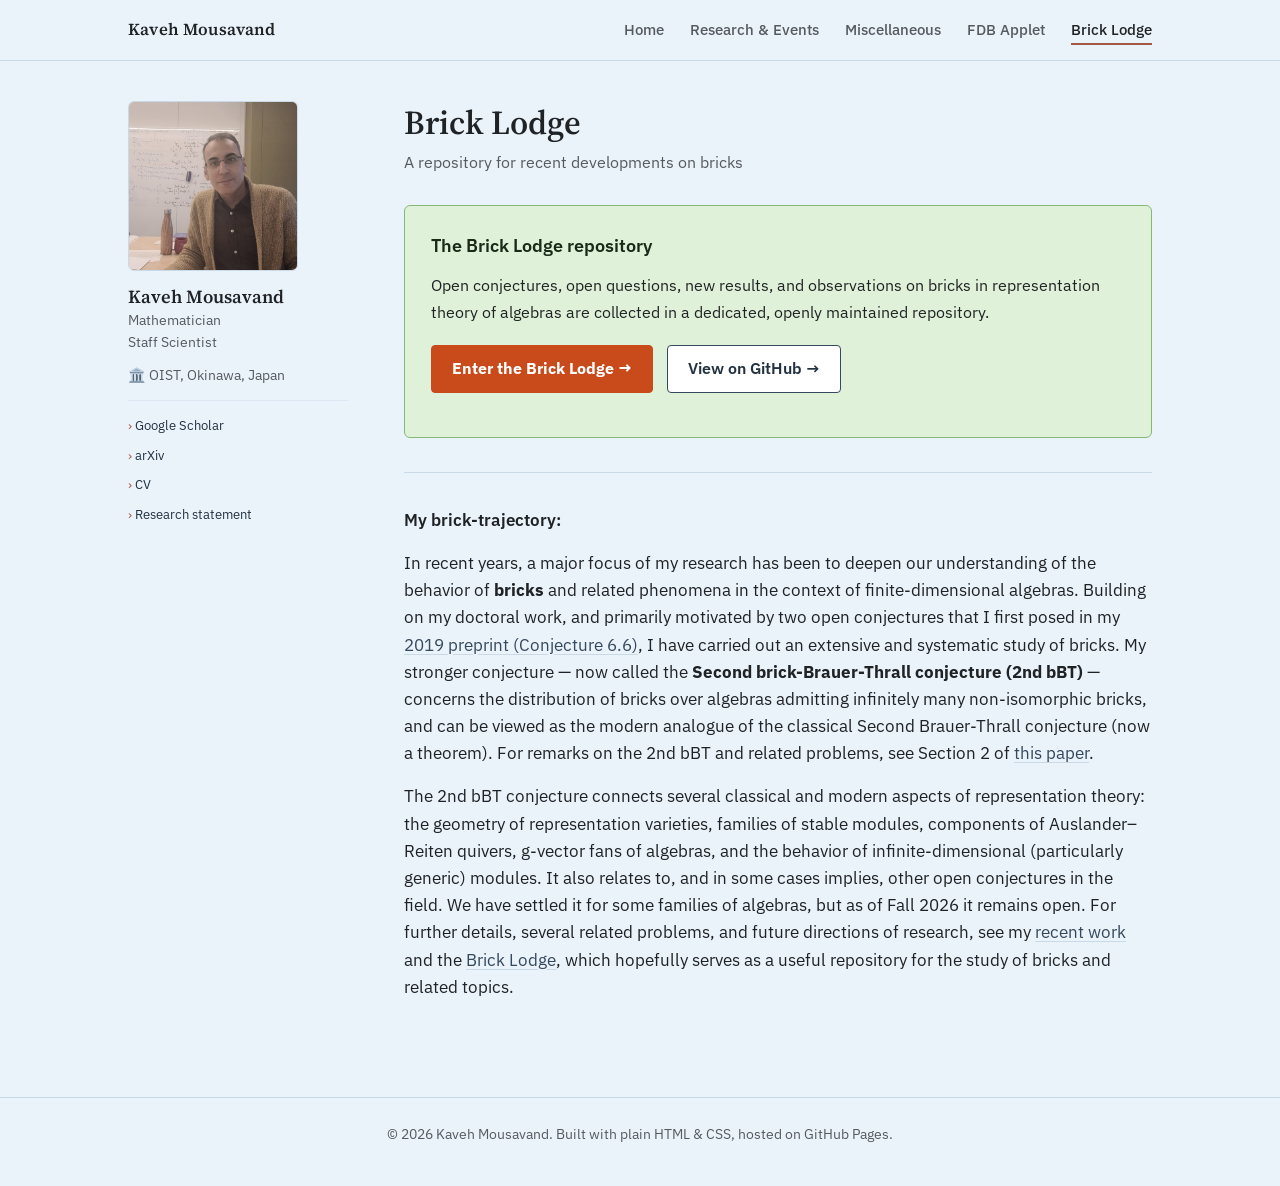
==== commit 60cebea4: "Add files via upload" ====
--- a/brick-lodge.html
+++ b/brick-lodge.html
@@ -42,12 +42,12 @@
     <h1>Brick Lodge</h1>
     <p class="subtitle">A repository for recent developments on bricks</p>
 
-    <div class="card">
+    <div class="card card-lodge">
       <p class="section-label">The Brick Lodge repository</p>
       <p>Open conjectures, open questions, new results, and observations on bricks in representation theory of algebras are collected in a dedicated, openly maintained repository.</p>
       <p>
-        <a class="btn" href="https://kaveh-mousavand.github.io/brick-lodge/" target="_blank" rel="noopener noreferrer">Open the Brick Lodge &rarr;</a>
-        <a class="btn" href="https://github.com/Kaveh-Mousavand/brick-lodge" target="_blank" rel="noopener noreferrer">View on GitHub &rarr;</a>
+        <a class="btn btn-enter" href="https://kaveh-mousavand.github.io/brick-lodge/" target="_blank" rel="noopener noreferrer">Enter the Brick Lodge &rarr;</a>
+        <a class="btn btn-github" href="https://github.com/Kaveh-Mousavand/brick-lodge" target="_blank" rel="noopener noreferrer">View on GitHub &rarr;</a>
       </p>
     </div>
 
--- a/css/style.css
+++ b/css/style.css
@@ -564,3 +564,45 @@
     gap: 14px;
   }
 }
+
+/* ---------- Brick Lodge entry box (brick-lodge.html) ---------- */
+.card.card-lodge {
+  background: #DFF1D8;              /* light green */
+  border: 1px solid #86B87A;
+  padding: 24px 26px;
+}
+.card-lodge .section-label {
+  font-size: 1.15rem;
+  color: #1B2A18;
+  margin-bottom: 12px;
+}
+.card-lodge p { color: #202325; font-size: 1rem; line-height: 1.65; }
+.card-lodge .btn {
+  font-size: 0.98rem;
+  font-weight: 600;
+  padding: 10px 20px;
+}
+.card-lodge .btn:focus-visible { outline: 3px solid #223140; outline-offset: 2px; }
+/* primary button: persimmon brick, bold white text (contrast 4.7:1) */
+.card-lodge .btn-enter {
+  background: #C94A1B;
+  border-color: #C94A1B;
+  color: #FFFFFF;
+  font-weight: 700;
+}
+.card-lodge .btn-enter:hover,
+.card-lodge .btn-enter:focus-visible {
+  background: #A63A12;
+  border-color: #A63A12;
+  color: #FFFFFF;
+}
+/* secondary button: white, so it stays visible on the green */
+.card-lodge .btn-github {
+  background: #FFFFFF;
+  border-color: var(--slate);
+  color: var(--slate-deep);
+}
+.card-lodge .btn-github:hover {
+  background: var(--slate);
+  color: #FFFFFF;
+}
